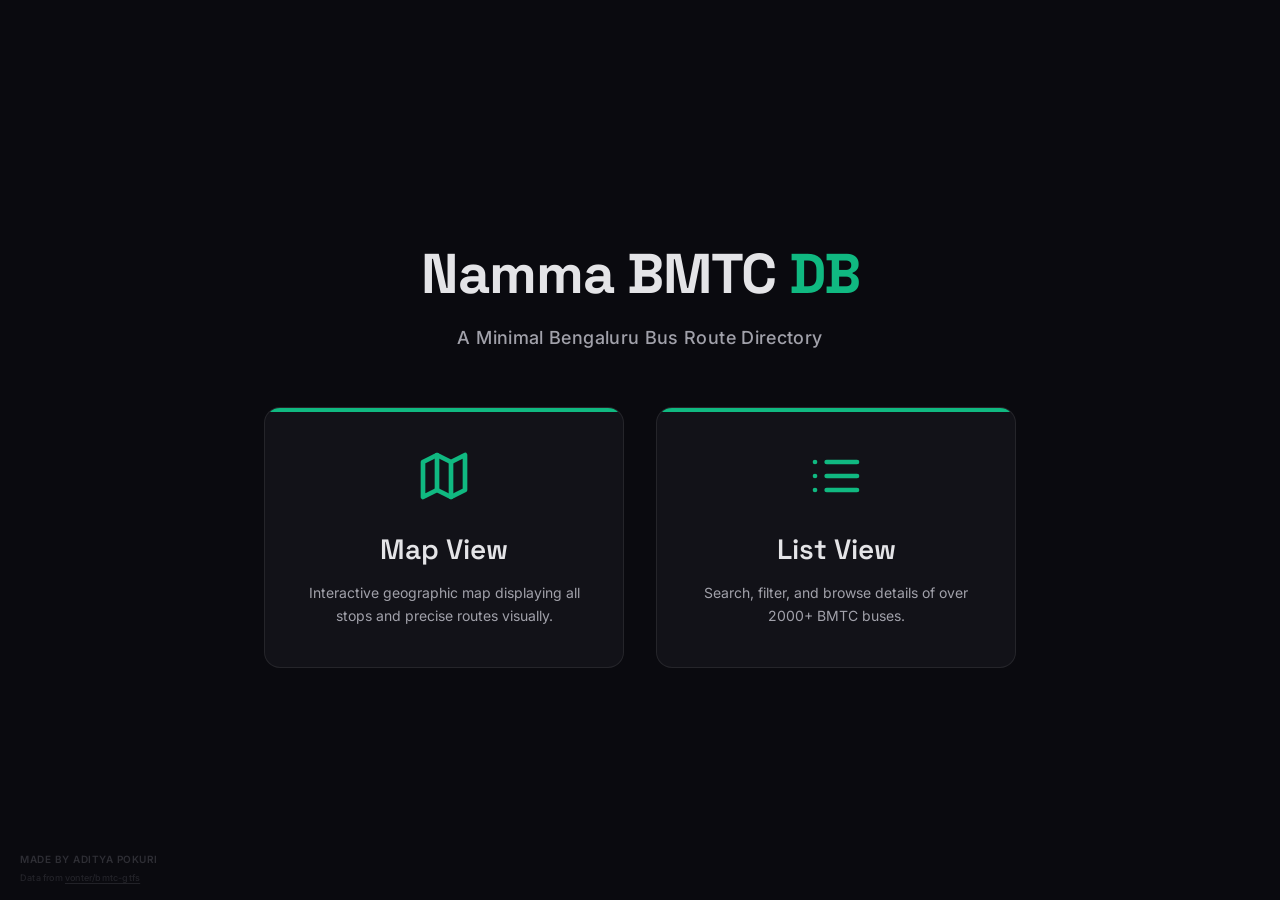
==== index.html @ 88826ba7 "map load bug fixed, mob" ====
<!DOCTYPE html>
<html lang="en">

<head>
  <meta charset="UTF-8">
  <title>Namma BMTC DB</title>
  <meta name="viewport" content="width=device-width, initial-scale=1.0, maximum-scale=1.0">
  <link rel="icon" type="image/svg+xml" href="favicon.svg" />
  <meta name="description"
    content="Browse 2000+ BMTC bus routes across Bangalore. Search by route number, filter by category, and view stop sequences." />

  <link rel="preconnect" href="https://fonts.googleapis.com" />
  <link rel="preconnect" href="https://fonts.gstatic.com" crossorigin />
  <link
    href="https://fonts.googleapis.com/css2?family=Inter:wght@400;500;600;700&family=Space+Grotesk:wght@500;600;700&display=swap"
    rel="stylesheet" />

  <link rel="stylesheet" href="styles.css" />
  <style>
    body {
      display: flex;
      align-items: center;
      justify-content: center;
      min-height: 100dvh;
      background: var(--bg-base);
    }

    .landing-container {
      text-align: center;
      padding: 40px 24px;
      max-width: 800px;
      width: 100%;
    }

    .hero-logo {
      font-family: var(--font-display);
      font-size: 56px;
      font-weight: 700;
      color: var(--text-main);
      letter-spacing: -1px;
      margin-bottom: 8px;
    }

    .hero-logo span {
      color: var(--accent-base);
    }

    .hero-sub {
      font-size: 18px;
      font-weight: 500;
      color: var(--text-muted);
      margin-bottom: 56px;
      letter-spacing: 0.02em;
    }

    .options-grid {
      display: grid;
      grid-template-columns: 1fr 1fr;
      gap: 32px;
    }

    .option-card {
      background: var(--bg-surface);
      border: 1px solid var(--border);
      border-radius: var(--radius-lg);
      padding: 40px 32px;
      text-decoration: none;
      color: var(--text-main);
      display: flex;
      flex-direction: column;
      align-items: center;
      transition: all var(--transition);
      position: relative;
      overflow: hidden;
    }

    .option-card::before {
      content: '';
      position: absolute;
      top: 0;
      left: 0;
      right: 0;
      height: 4px;
      background: var(--card-color, var(--text-dim));
      transition: height var(--transition);
    }

    .option-card:hover {
      transform: translateY(-4px);
      background: var(--bg-hover);
      border-color: rgba(255, 255, 255, 0.15);
      box-shadow: 0 16px 40px rgba(0, 0, 0, 0.4);
    }

    .option-card:hover::before {
      height: 6px;
      box-shadow: 0 0 16px var(--card-color, var(--text-dim));
    }

    .option-icon {
      width: 56px;
      height: 56px;
      margin-bottom: 24px;
      color: var(--card-color, var(--text-muted));
      transition: transform var(--transition);
    }

    .option-card:hover .option-icon {
      transform: scale(1.1);
    }

    .option-title {
      font-family: var(--font-display);
      font-size: 28px;
      font-weight: 600;
      margin-bottom: 12px;
    }

    .option-desc {
      font-size: 14px;
      color: var(--text-muted);
      line-height: 1.6;
    }

    @media (max-width: 600px) {
      .options-grid {
        grid-template-columns: 1fr;
        gap: 24px;
      }

      .hero-logo {
        font-size: 40px;
      }

      .hero-sub {
        margin-bottom: 40px;
        font-size: clamp(11px, 3.5vw, 16px);
        white-space: nowrap;
      }

      .option-card {
        padding: 32px 24px;
      }
    }

    @media (max-width: 768px) {
      #author-credit {
        bottom: 16px !important;
      }
    }
  </style>
</head>

<body>

  <div class="landing-container">
    <div class="hero-logo">Namma BMTC <span>DB</span></div>
    <div class="hero-sub">A Minimal Bengaluru Bus Route Directory</div>

    <div class="options-grid">
      <a href="map.html" class="option-card" style="--card-color: #10b981;">
        <svg class="option-icon" viewBox="0 0 24 24" fill="none" stroke="currentColor" stroke-width="2"
          stroke-linecap="round" stroke-linejoin="round">
          <polygon points="3 6 9 3 15 6 21 3 21 18 15 21 9 18 3 21"></polygon>
          <line x1="9" y1="3" x2="9" y2="18"></line>
          <line x1="15" y1="6" x2="15" y2="21"></line>
        </svg>
        <div class="option-title">Map View</div>
        <div class="option-desc">Interactive geographic map displaying all stops and precise routes visually.</div>
      </a>

      <a href="list.html" class="option-card" style="--card-color: #10b981;">
        <svg class="option-icon" viewBox="0 0 24 24" fill="none" stroke="currentColor" stroke-width="2"
          stroke-linecap="round" stroke-linejoin="round">
          <line x1="8" y1="6" x2="21" y2="6"></line>
          <line x1="8" y1="12" x2="21" y2="12"></line>
          <line x1="8" y1="18" x2="21" y2="18"></line>
          <line x1="3" y1="6" x2="3.01" y2="6"></line>
          <line x1="3" y1="12" x2="3.01" y2="12"></line>
          <line x1="3" y1="18" x2="3.01" y2="18"></line>
        </svg>
        <div class="option-title">List View</div>
        <div class="option-desc">Search, filter, and browse details of over 2000+ BMTC buses.</div>
      </a>
    </div>
  </div>

  <div id="author-credit" style="pointer-events: auto; text-align: left;">
    <div>Made by Aditya Pokuri</div>
    <div style="font-size: 9px; opacity: 0.7; margin-top: 4px; text-transform: none; font-weight: 500; letter-spacing: 0.2px;">
      Data from <a href="https://github.com/vonter/bmtc-gtfs" target="_blank" style="color: inherit; text-decoration: underline; text-underline-offset: 2px;">vonter/bmtc-gtfs</a>
    </div>
  </div>

</body>
---- styles.css ----
/* ══════════════════════════════════════════════
   NAMMA BMTC DB — Styles
   ══════════════════════════════════════════════ */

*, *::before, *::after { box-sizing: border-box; margin: 0; padding: 0; }

:root {
  --bg-base:      #0a0a0f;
  --bg-surface:   #121218;
  --bg-card:      rgba(255,255,255,0.03);
  --bg-hover:     rgba(255,255,255,0.06);
  --border:       rgba(255,255,255,0.08);
  --border-subtle: rgba(255,255,255,0.04);
  
  --text-main:    #e4e4e7;
  --text-muted:   #a1a1aa;
  --text-dim:     #52525b;
  
  --accent-base:  #10b981;
  --accent-glow:  rgba(16, 185, 129, 0.2);
  
  --radius-sm:    8px;
  --radius-md:    12px;
  --radius-lg:    16px;
  
  --font-sans:    'Inter', sans-serif;
  --font-display: 'Space Grotesk', sans-serif;
  
  --transition:   0.25s cubic-bezier(0.4, 0, 0.2, 1);
  --header-h:     72px;
  --cat-h:        60px;
}

html, body {
  background: var(--bg-base);
  color: var(--text-main);
  font-family: var(--font-sans);
  -webkit-font-smoothing: antialiased;
  -moz-osx-font-smoothing: grayscale;
  line-height: 1.5;
  height: 100dvh;
  overflow: hidden;
}

/* Custom Scrollbar */
::-webkit-scrollbar { width: 6px; height: 6px; }
::-webkit-scrollbar-track { background: transparent; }
::-webkit-scrollbar-thumb { background: rgba(255,255,255,0.1); border-radius: 6px; }
::-webkit-scrollbar-thumb:hover { background: rgba(255,255,255,0.2); }

#app {
  display: flex;
  flex-direction: column;
  height: 100dvh;
}

/* ── HEADER ─────────────────────────────────── */
#header {
  height: var(--header-h);
  background: rgba(10, 10, 15, 0.85);
  backdrop-filter: blur(20px);
  -webkit-backdrop-filter: blur(20px);
  border-bottom: 1px solid var(--border);
  position: relative;
  z-index: 40;
  display: flex;
  align-items: center;
}
.header-content {
  width: 100%;
  max-width: 1400px;
  margin: 0 auto;
  padding: 0 24px;
  display: flex;
  align-items: center;
  justify-content: space-between;
  gap: 32px;
}
#logo-block {
  display: flex;
  flex-direction: column;
  flex-shrink: 0;
}
#logo {
  font-family: var(--font-display);
  font-size: 22px;
  font-weight: 700;
  color: var(--text-main);
  letter-spacing: -0.5px;
  cursor: pointer;
  transition: opacity var(--transition);
}
#logo:hover { opacity: 0.8; }
#logo span {
  color: var(--accent-base);
}
#logo-sub {
  font-size: 11px;
  font-weight: 500;
  color: var(--text-muted);
  text-transform: uppercase;
  letter-spacing: 0.05em;
  margin-top: 2px;
}

#search-wrap {
  position: relative;
  width: 100%;
  max-width: 480px;
}
#search-icon {
  position: absolute;
  left: 14px;
  top: 50%;
  transform: translateY(-50%);
  width: 16px;
  height: 16px;
  color: var(--text-muted);
  pointer-events: none;
}
#search {
  width: 100%;
  background: var(--bg-surface);
  border: 1px solid var(--border);
  border-radius: var(--radius-md);
  padding: 12px 36px 12px 40px;
  color: var(--text-main);
  font-family: var(--font-sans);
  font-size: 14px;
  outline: none;
  transition: all var(--transition);
}
#search::placeholder {
  color: var(--text-dim);
}
#search:focus {
  border-color: var(--accent-base);
  background: rgba(16, 185, 129, 0.05);
  box-shadow: 0 0 0 3px var(--accent-glow);
}
#main-search-results {
  position: absolute;
  top: calc(100% + 4px);
  left: 0;
  width: 100%;
  background: var(--bg-surface);
  border-radius: var(--radius-md);
  border: 1px solid var(--border);
  max-height: 240px;
  overflow-y: auto;
  box-shadow: 0 4px 12px rgba(0,0,0,0.5);
  display: none;
  z-index: 1000;
}
#main-search-results.active {
  display: block;
}

#view-toggle {
  display: flex;
  background: var(--bg-surface);
  border: 1px solid var(--border);
  border-radius: var(--radius-sm);
  padding: 4px;
  flex-shrink: 0;
}
#view-toggle button {
  background: transparent;
  color: var(--text-muted);
  border: none;
  padding: 8px 16px;
  border-radius: 4px;
  cursor: pointer;
  font-family: var(--font-sans);
  font-size: 13px;
  font-weight: 500;
  transition: all var(--transition);
}
#view-toggle button.active {
  background: var(--bg-hover);
  color: var(--text-main);
  box-shadow: 0 1px 4px rgba(0,0,0,0.2);
}

/* ── CATEGORY NAVIGATION ────────────────────── */
#categories-nav {
  background: var(--bg-base);
  border-bottom: 1px solid var(--border);
  position: relative;
  z-index: 30;
}
.cat-track {
  display: flex;
  align-items: center;
  gap: 12px;
  overflow-x: auto;
  padding: 16px 24px;
  max-width: 1400px;
  margin: 0 auto;
}
.cat-track::-webkit-scrollbar { display: none; }
.cat-pill {
  display: flex;
  align-items: center;
  gap: 8px;
  padding: 8px 16px;
  background: var(--bg-card);
  border: 1px solid var(--border-subtle);
  border-radius: 99px;
  color: var(--text-muted);
  font-size: 13px;
  font-weight: 500;
  cursor: pointer;
  white-space: nowrap;
  transition: all var(--transition);
}
.cat-pill:hover {
  color: var(--text-main);
  background: var(--bg-hover);
}
.cat-pill.active {
  background: var(--accent-glow);
  color: var(--accent-base);
  border-color: var(--accent-base);
}
.cat-pill svg { width: 14px; height: 14px; opacity: 0.8; }
.cat-pill .count {
  background: rgba(255,255,255,0.1);
  padding: 2px 6px;
  border-radius: 99px;
  font-size: 11px;
}
.cat-pill.active .count {
  background: var(--accent-base);
  color: #000;
  font-weight: 600;
}

/* ── MAIN CONTENT ───────────────────────────── */
#main {
  flex: 1;
  overflow-y: auto;
  scroll-behavior: smooth;
  position: relative;
  display: flex;
  flex-direction: column;
}
.content-wrapper {
  max-width: 1400px;
  margin: 0 auto;
  padding: 24px;
  width: 100%;
}
#map-view {
  flex: 1;
  width: 100%;
  min-height: 400px;
  background: #0a0a0f;
  position: relative;
}

#map-controls {
  position: absolute;
  top: 16px;
  right: 16px;
  z-index: 1000;
  width: 280px;
}
#map-stop-search {
  width: 100%;
  padding: 10px 36px;
  border-radius: var(--radius-md);
  background: var(--bg-surface);
  border: 1px solid rgba(16, 185, 129, 0.2);
  color: var(--text-main);
  font-family: var(--font-sans);
  font-size: 13px;
  box-shadow: 0 0 16px rgba(16, 185, 129, 0.25), 0 4px 12px rgba(0,0,0,0.5);
  outline: none;
  transition: all var(--transition);
}
#map-stop-search:focus {
  border-color: var(--accent-base);
}
#map-stop-results {
  position: absolute;
  top: calc(100% + 4px);
  left: 0;
  width: 100%;
  background: var(--bg-surface);
  border-radius: var(--radius-md);
  border: 1px solid var(--border);
  max-height: 240px;
  overflow-y: auto;
  box-shadow: 0 4px 12px rgba(0,0,0,0.5);
  display: none;
}
#map-stop-results.active {
  display: block;
}
.map-stop-item {
  padding: 10px 14px;
  font-size: 13px;
  cursor: pointer;
  color: var(--text-muted);
  border-bottom: 1px solid var(--border-subtle);
  transition: all var(--transition);
}
.map-stop-item:last-child {
  border-bottom: none;
}
.map-stop-item:hover {
  background: var(--bg-hover);
  color: var(--text-main);
}
.btn-clear {
  position: absolute;
  right: 8px;
  top: 50%;
  transform: translateY(-50%);
  background: none;
  border: none;
  color: var(--text-muted);
  cursor: pointer;
  padding: 4px;
  display: flex;
  align-items: center;
  justify-content: center;
  border-radius: 50%;
  transition: all var(--transition);
  z-index: 10;
}
.btn-clear:hover {
  background: var(--bg-hover);
  color: var(--text-main);
}
.btn-clear svg {
  width: 16px;
  height: 16px;
}
.split-color-dot {
  background: transparent !important;
  border: none !important;
}

/* Ensure leaflet controls are darkish */
.leaflet-container {
  background: #0a0a0f !important;
  font-family: var(--font-sans) !important;
}
.leaflet-popup-content-wrapper, .leaflet-popup-tip {
  background: var(--bg-surface) !important;
  color: var(--text-main) !important;
}
#stats-bar {
  display: flex;
  justify-content: space-between;
  align-items: center;
  margin-bottom: 24px;
}
#route-count-display {
  font-family: var(--font-display);
  font-size: 18px;
  font-weight: 500;
  color: var(--text-muted);
}
#route-count-display span {
  color: var(--text-main);
  font-weight: 700;
}

#live-dot {
  display: flex;
  align-items: center;
  gap: 6px;
  font-size: 11px;
  font-weight: 600;
  letter-spacing: 0.1em;
  color: var(--text-muted);
}
.pulse {
  width: 6px;
  height: 6px;
  background: var(--accent-base);
  border-radius: 50%;
  animation: pulse 2s infinite;
}
@keyframes pulse {
  0% { box-shadow: 0 0 0 0 var(--accent-glow); }
  70% { box-shadow: 0 0 0 6px rgba(16, 185, 129, 0); }
  100% { box-shadow: 0 0 0 0 rgba(16, 185, 129, 0); }
}

/* ── ROUTE GRID ─────────────────────────────── */
#route-grid {
  display: grid;
  grid-template-columns: repeat(auto-fill, minmax(320px, 1fr));
  gap: 16px;
  padding-bottom: 40px;
}
.route-card {
  background: var(--bg-surface);
  border: 1px solid var(--border);
  border-radius: var(--radius-md);
  padding: 20px;
  cursor: pointer;
  position: relative;
  overflow: hidden;
  display: flex;
  flex-direction: column;
  transition: all var(--transition);
}
.route-card::before {
  content: '';
  position: absolute;
  left: 0; top: 0; bottom: 0;
  width: 4px;
  background: var(--card-color, var(--text-dim));
  transition: width var(--transition);
}
.route-card:hover {
  transform: translateY(-2px);
  background: var(--bg-hover);
  border-color: rgba(255,255,255,0.15);
  box-shadow: 0 8px 24px rgba(0,0,0,0.2);
}
.route-card:hover::before {
  width: 6px;
  box-shadow: 0 0 12px var(--card-color, var(--text-dim));
}
.card-header {
  display: flex;
  justify-content: space-between;
  align-items: flex-start;
  margin-bottom: 12px;
}
.route-number {
  font-family: var(--font-display);
  font-size: 24px;
  font-weight: 700;
  color: var(--text-main);
  line-height: 1;
  letter-spacing: -0.5px;
}
.route-badge {
  font-size: 11px;
  font-weight: 600;
  padding: 4px 8px;
  border-radius: 6px;
  background: rgba(255,255,255,0.05);
  color: var(--text-muted);
}
.route-name {
  font-size: 14px;
  font-weight: 500;
  color: var(--text-muted);
  line-height: 1.4;
  flex: 1;
}
.route-card:hover .route-name {
  color: var(--text-main);
}
.card-footer {
  margin-top: 16px;
  padding-top: 12px;
  border-top: 1px solid var(--border-subtle);
  display: flex;
  align-items: center;
  gap: 12px;
  font-size: 12px;
  color: var(--text-dim);
}
.card-footer svg { width: 14px; height: 14px; }
.card-footer div { display: flex; align-items: center; gap: 6px; }

/* ── DETAIL OVERLAY ─────────────────────────── */
#overlay-backdrop {
  position: fixed;
  inset: 0;
  background: rgba(0,0,0,0.6);
  backdrop-filter: blur(4px);
  z-index: 50;
  opacity: 0;
  pointer-events: none;
  transition: opacity var(--transition);
}
#overlay-backdrop.active {
  opacity: 1;
  pointer-events: auto;
}
#detail-panel {
  position: fixed;
  top: 0; right: 0; bottom: 0;
  width: 100%;
  max-width: 540px;
  background: var(--bg-surface);
  border-left: 1px solid var(--border);
  z-index: 60;
  transform: translateX(100%);
  transition: transform var(--transition);
  display: flex;
  flex-direction: column;
  box-shadow: -8px 0 32px rgba(0,0,0,0.5);
}
#detail-panel.active {
  transform: translateX(0);
}

.detail-header {
  padding: 24px 32px;
  border-bottom: 1px solid var(--border);
  position: relative;
}
.btn-close {
  position: absolute;
  top: 24px; right: 24px;
  width: 32px; height: 32px;
  border-radius: 50%;
  background: rgba(255,255,255,0.05);
  border: none;
  color: var(--text-muted);
  display: flex; align-items: center; justify-content: center;
  cursor: pointer;
  transition: all var(--transition);
}
.btn-close:hover { background: rgba(255,255,255,0.1); color: var(--text-main); }

.detail-num {
  font-family: var(--font-display);
  font-size: 42px;
  font-weight: 700;
  line-height: 1;
  margin-bottom: 8px;
  color: var(--text-main);
  letter-spacing: -1px;
}
.detail-title {
  font-size: 16px;
  color: var(--text-muted);
  font-weight: 500;
  line-height: 1.4;
  padding-right: 40px;
}

.detail-body {
  flex: 1;
  overflow-y: auto;
  padding: 24px 32px;
}

/* Variant Tabs */
.variant-tabs { display: flex; flex-wrap: wrap; gap: 8px; margin-bottom: 32px; }
.variant-tab {
  font-size: 12px;
  font-weight: 500;
  padding: 8px 16px;
  border-radius: var(--radius-sm);
  background: var(--bg-card);
  border: 1px solid var(--border-subtle);
  color: var(--text-muted);
  cursor: pointer;
  transition: all var(--transition);
}
.variant-tab:hover { background: var(--bg-hover); color: var(--text-main); }
.variant-tab.active { background: var(--accent-glow); border-color: var(--accent-base); color: var(--accent-base); }

/* Timeline */
.timeline {
  margin-left: 8px;
  border-left: 2px solid var(--border);
  padding: 8px 0;
}
.timeline-item {
  position: relative;
  padding: 12px 0 12px 24px;
}
.timeline-dot {
  position: absolute;
  left: -7px;
  top: 18px;
  width: 12px; height: 12px;
  border-radius: 50%;
  background: var(--bg-surface);
  border: 2px solid var(--text-dim);
}
.timeline-item.first .timeline-dot { border-color: var(--accent-base); background: var(--accent-base); box-shadow: 0 0 8px var(--accent-glow); }
.timeline-item.last .timeline-dot { border-color: #ef4444; background: #ef4444; box-shadow: 0 0 8px rgba(239, 68, 68, 0.2); }

.stop-name { font-size: 14px; font-weight: 500; color: var(--text-muted); }
.timeline-item.first .stop-name, .timeline-item.last .stop-name { color: var(--text-main); font-weight: 600; }
.stop-seq { font-size: 11px; color: var(--text-dim); margin-top: 4px; }

.detail-footer {
  padding: 20px 32px;
  border-top: 1px solid var(--border);
  background: var(--bg-base);
}
.btn-maps {
  width: 100%;
  display: flex; align-items: center; justify-content: center; gap: 8px;
  padding: 14px;
  background: rgba(255,255,255,0.03);
  color: var(--text-main);
  border: 1px solid var(--border-subtle);
  border-radius: var(--radius-md);
  font-family: var(--font-sans);
  font-size: 14px;
  font-weight: 500;
  cursor: pointer;
  transition: all var(--transition);
}
.btn-maps:hover { background: var(--bg-hover); border-color: var(--border); transform: translateY(-1px); }
.btn-maps svg { width: 18px; height: 18px; }

/* ── LOADING & ERROR ────────────────────────── */
#loading, #empty-state {
  display: flex;
  flex-direction: column;
  align-items: center;
  justify-content: center;
  height: 100%;
  width: 100%;
}
.spinner {
  width: 40px; height: 40px;
  border: 3px solid var(--border);
  border-top-color: var(--accent-base);
  border-radius: 50%;
  animation: spin 0.8s linear infinite;
  margin-bottom: 24px;
}
@keyframes spin { to { transform: rotate(360deg); } }
#loading h2 { font-family: var(--font-display); font-size: 24px; margin-bottom: 8px; }
#loading p { font-size: 12px; color: var(--text-muted); }

/* ── FOOTER ─────────────────────────────────── */
#author-credit {
  position: fixed;
  bottom: 16px;
  left: 20px;
  z-index: 900;
  font-family: var(--font-sans);
  font-weight: 600;
  font-size: 10px;
  color: #52525b; /* Dark zinc gray */
  opacity: 0.5;
  pointer-events: none;
  letter-spacing: 0.5px;
  text-transform: uppercase;
}

/* ── RESPONSIVE ─────────────────────────────── */
@media (max-width: 768px) {
  .header-content {
    display: grid;
    grid-template-columns: 1fr auto;
    grid-template-areas: 
      "logo logo"
      "search toggle";
    gap: 16px 12px;
    padding: 16px;
  }
  #header { height: auto; padding-bottom: 16px; }
  #logo-block { grid-area: logo; }
  #search-wrap { grid-area: search; max-width: 100%; margin: 0; }
  #view-toggle { grid-area: toggle; align-self: stretch; display: flex; }
  
  .toggle-btn {
    padding: 0 12px;
    font-size: 12px;
  }
  
  #route-grid { grid-template-columns: 1fr; }
  
  #detail-panel { max-width: 100%; }

  #author-credit {
    bottom: 84px;
    opacity: 0.4;
  }

  #map-controls {
    width: auto;
    left: 16px;
    right: 16px;
    top: auto;
    bottom: 24px;
    box-shadow: 0 0 20px rgba(16, 185, 129, 0.3), 0 -4px 16px rgba(0,0,0,0.5);
    border-radius: var(--radius-md);
  }
  #map-stop-results {
    top: auto;
    bottom: calc(100% + 4px);
    box-shadow: 0 -4px 12px rgba(0,0,0,0.5);
  }
}
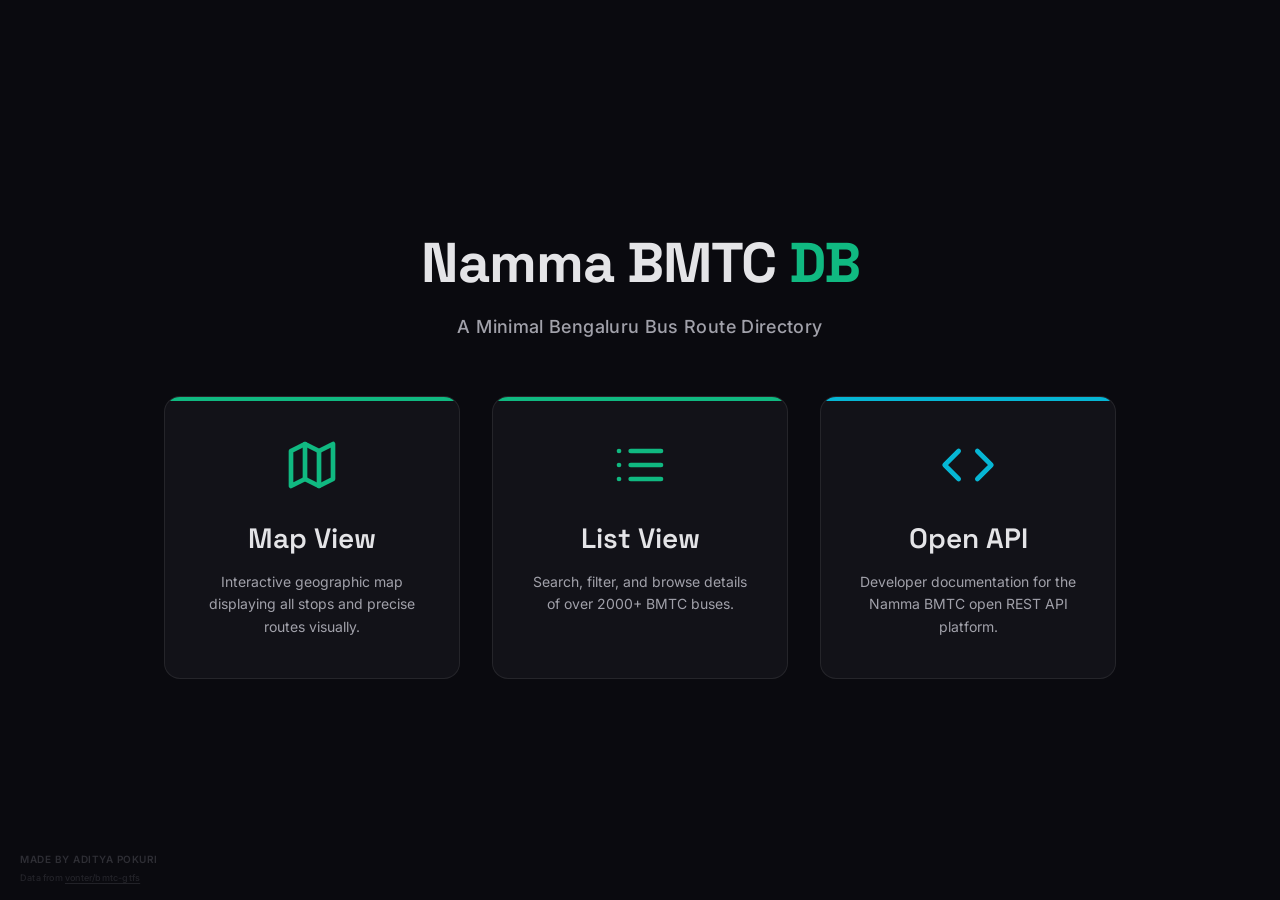
==== commit a5051e54: "api docs added" ====
--- a/index.html
+++ b/index.html
@@ -28,7 +28,7 @@
     .landing-container {
       text-align: center;
       padding: 40px 24px;
-      max-width: 800px;
+      max-width: 1000px;
       width: 100%;
     }
 
@@ -55,7 +55,7 @@
 
     .options-grid {
       display: grid;
-      grid-template-columns: 1fr 1fr;
+      grid-template-columns: repeat(auto-fit, minmax(260px, 1fr));
       gap: 32px;
     }
 
@@ -182,6 +182,16 @@
         <div class="option-title">List View</div>
         <div class="option-desc">Search, filter, and browse details of over 2000+ BMTC buses.</div>
       </a>
+
+      <a href="api.html" class="option-card" style="--card-color: #06b6d4;">
+        <svg class="option-icon" viewBox="0 0 24 24" fill="none" stroke="currentColor" stroke-width="2"
+          stroke-linecap="round" stroke-linejoin="round">
+          <polyline points="16 18 22 12 16 6"></polyline>
+          <polyline points="8 6 2 12 8 18"></polyline>
+        </svg>
+        <div class="option-title">Open API</div>
+        <div class="option-desc">Developer documentation for the Namma BMTC open REST API platform.</div>
+      </a>
     </div>
   </div>
 
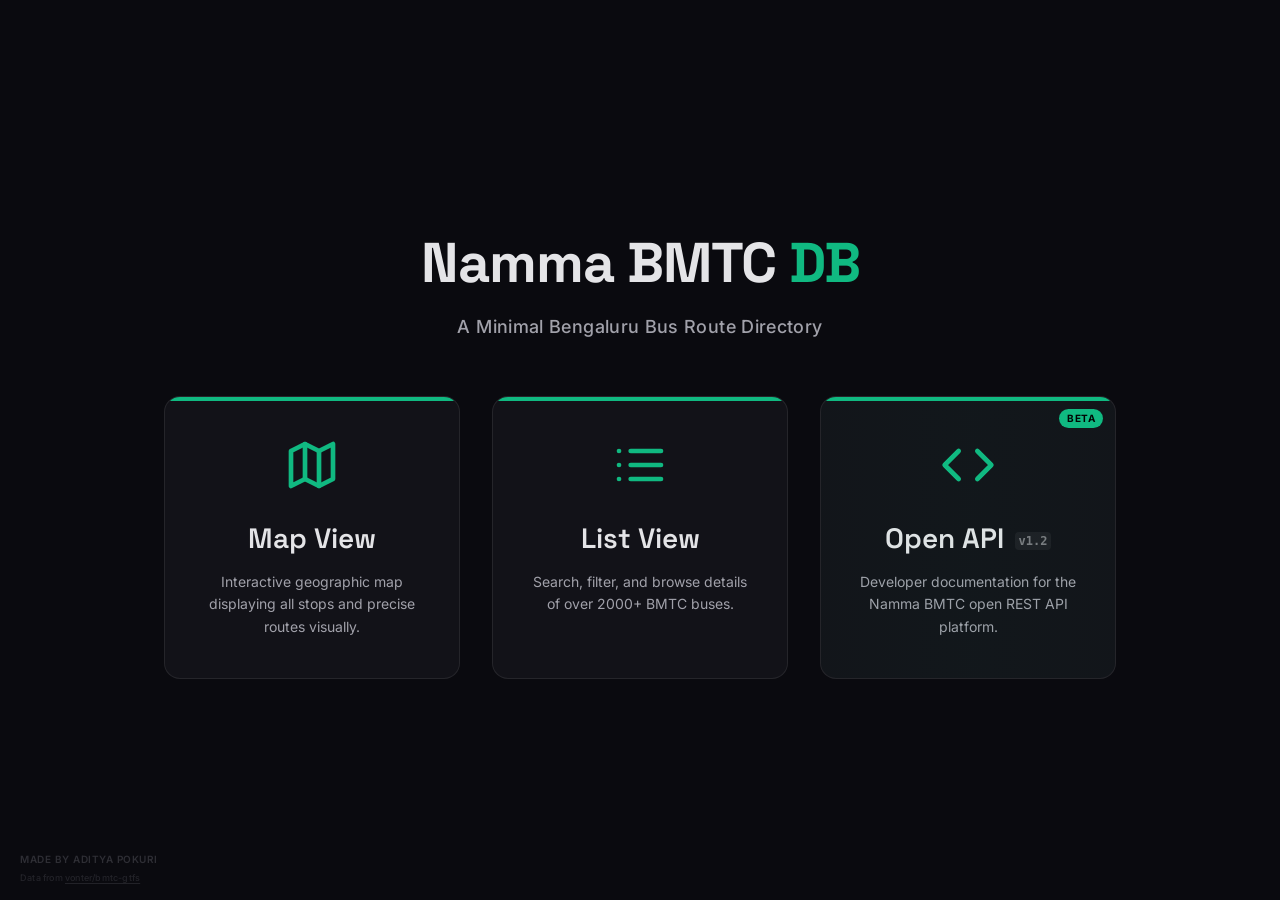
==== commit 5c278004: "api docs added" ====
--- a/index.html
+++ b/index.html
@@ -148,6 +148,59 @@
         bottom: 16px !important;
       }
     }
+
+    .api-docs-special {
+      position: relative;
+      overflow: hidden;
+    }
+
+    .api-badge {
+      position: absolute;
+      top: 12px;
+      right: 12px;
+      font-size: 10px;
+      font-weight: 700;
+      text-transform: uppercase;
+      padding: 2px 8px;
+      border-radius: 20px;
+      background: var(--accent-base);
+      color: #000;
+      letter-spacing: 0.05em;
+    }
+
+    .title-code {
+      font-family: monospace;
+      font-size: 12px;
+      opacity: 0.5;
+      background: rgba(255, 255, 255, 0.1);
+      padding: 2px 4px;
+      border-radius: 4px;
+      margin-left: 4px;
+      vertical-align: middle;
+    }
+
+    .api-docs-special::after {
+      content: '';
+      position: absolute;
+      top: -50%;
+      left: -50%;
+      width: 200%;
+      height: 200%;
+      background: linear-gradient(45deg, transparent, rgba(16, 185, 129, 0.03), transparent);
+      transform: rotate(45deg);
+      animation: scan 3s infinite linear;
+      pointer-events: none;
+    }
+
+    @keyframes scan {
+      0% {
+        transform: translate(-30%, -30%) rotate(45deg);
+      }
+
+      100% {
+        transform: translate(30%, 30%) rotate(45deg);
+      }
+    }
   </style>
 </head>
 
@@ -183,13 +236,14 @@
         <div class="option-desc">Search, filter, and browse details of over 2000+ BMTC buses.</div>
       </a>
 
-      <a href="api.html" class="option-card" style="--card-color: #06b6d4;">
+      <a href="api.html" class="option-card api-docs-special" style="--card-color: #10b981;">
+        <div class="api-badge">Beta</div>
         <svg class="option-icon" viewBox="0 0 24 24" fill="none" stroke="currentColor" stroke-width="2"
           stroke-linecap="round" stroke-linejoin="round">
           <polyline points="16 18 22 12 16 6"></polyline>
           <polyline points="8 6 2 12 8 18"></polyline>
         </svg>
-        <div class="option-title">Open API</div>
+        <div class="option-title">Open API <span class="title-code">v1.2</span></div>
         <div class="option-desc">Developer documentation for the Namma BMTC open REST API platform.</div>
       </a>
     </div>
@@ -197,8 +251,10 @@
 
   <div id="author-credit" style="pointer-events: auto; text-align: left;">
     <div>Made by Aditya Pokuri</div>
-    <div style="font-size: 9px; opacity: 0.7; margin-top: 4px; text-transform: none; font-weight: 500; letter-spacing: 0.2px;">
-      Data from <a href="https://github.com/vonter/bmtc-gtfs" target="_blank" style="color: inherit; text-decoration: underline; text-underline-offset: 2px;">vonter/bmtc-gtfs</a>
+    <div
+      style="font-size: 9px; opacity: 0.7; margin-top: 4px; text-transform: none; font-weight: 500; letter-spacing: 0.2px;">
+      Data from <a href="https://github.com/vonter/bmtc-gtfs" target="_blank"
+        style="color: inherit; text-decoration: underline; text-underline-offset: 2px;">vonter/bmtc-gtfs</a>
     </div>
   </div>
 
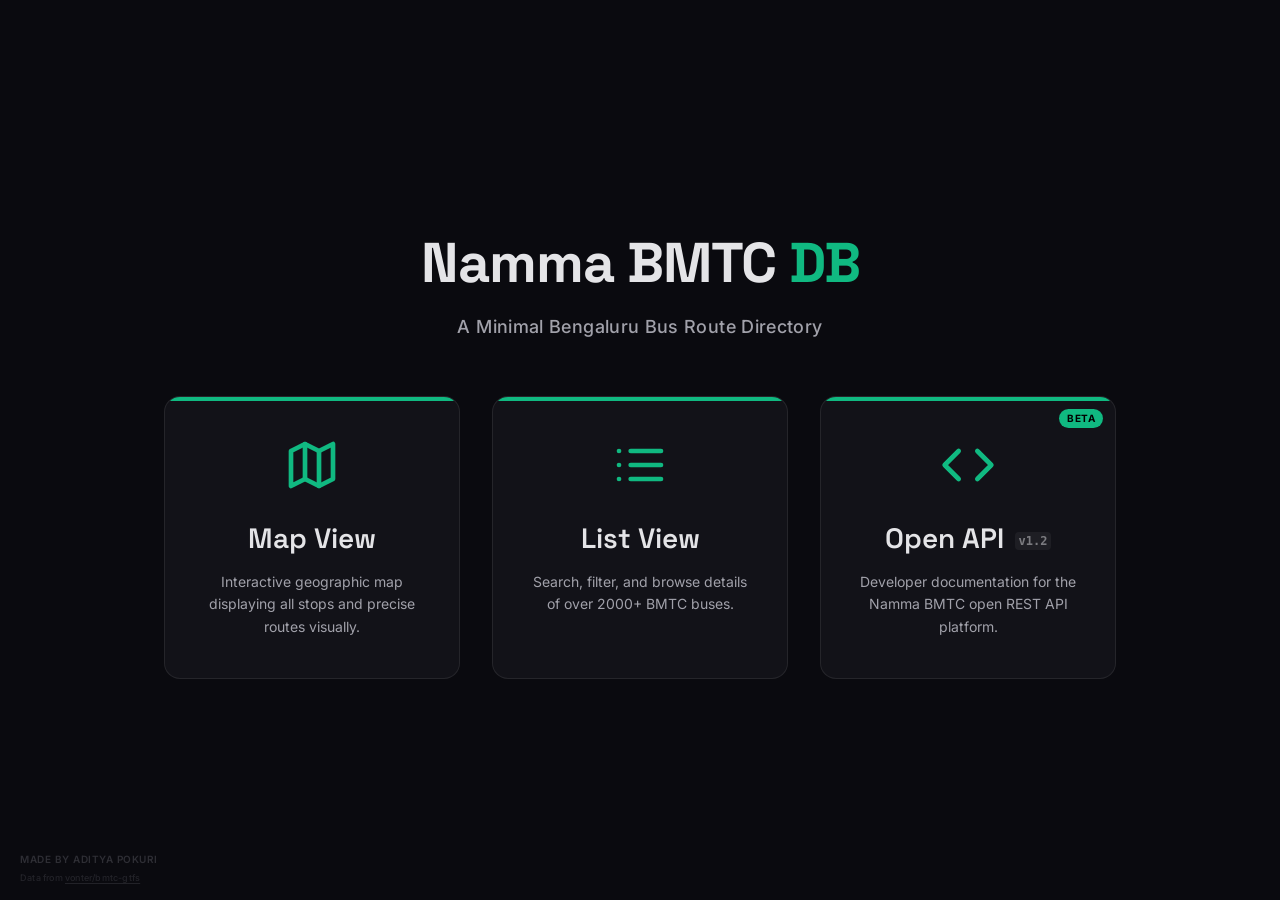
==== commit 9d7bb2bc: "animation update" ====
--- a/index.html
+++ b/index.html
@@ -151,7 +151,6 @@
 
     .api-docs-special {
       position: relative;
-      overflow: hidden;
     }
 
     .api-badge {
@@ -177,29 +176,6 @@
       border-radius: 4px;
       margin-left: 4px;
       vertical-align: middle;
-    }
-
-    .api-docs-special::after {
-      content: '';
-      position: absolute;
-      top: -50%;
-      left: -50%;
-      width: 200%;
-      height: 200%;
-      background: linear-gradient(45deg, transparent, rgba(16, 185, 129, 0.03), transparent);
-      transform: rotate(45deg);
-      animation: scan 3s infinite linear;
-      pointer-events: none;
-    }
-
-    @keyframes scan {
-      0% {
-        transform: translate(-30%, -30%) rotate(45deg);
-      }
-
-      100% {
-        transform: translate(30%, 30%) rotate(45deg);
-      }
     }
   </style>
 </head>
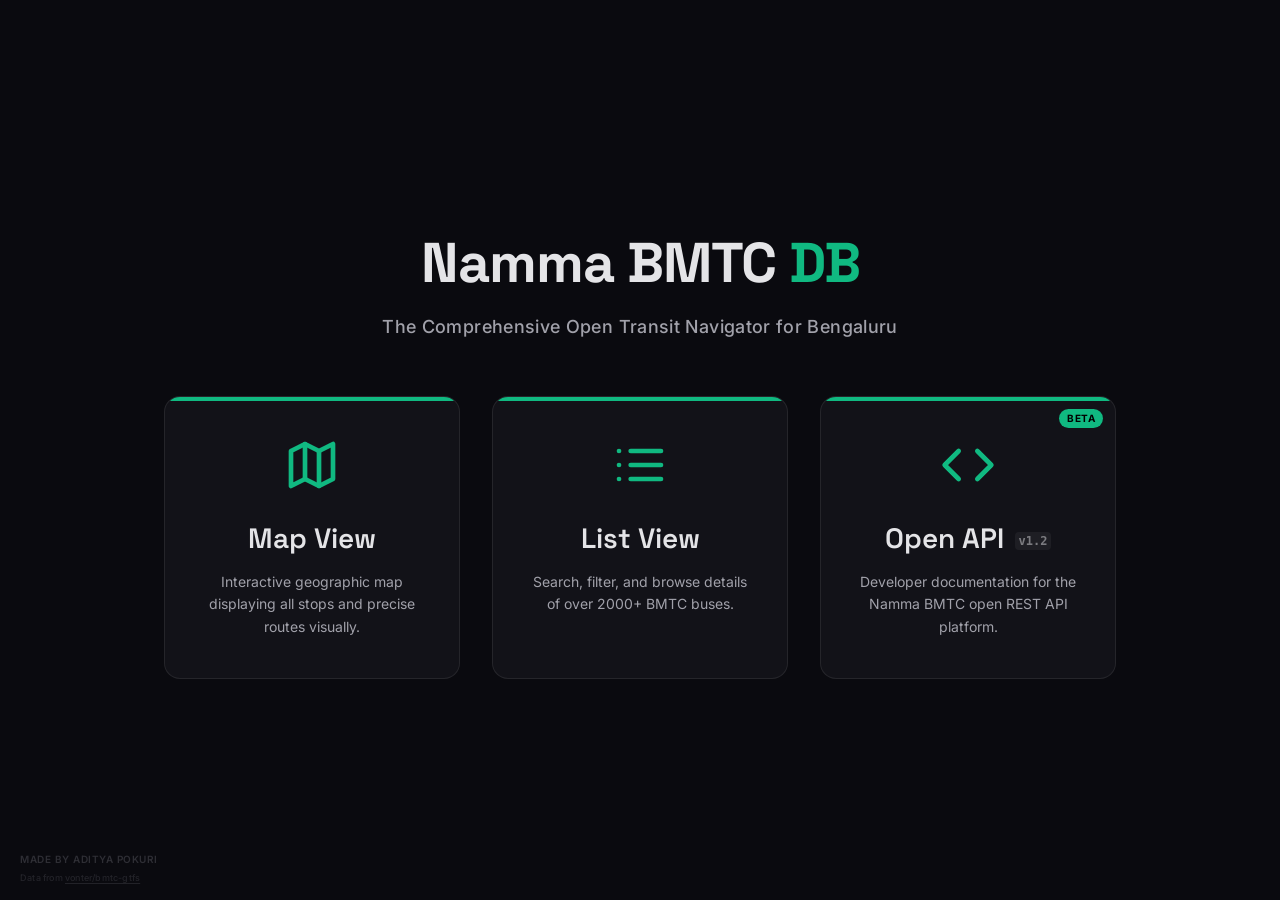
==== commit ddb60440: "caption udate" ====
--- a/index.html
+++ b/index.html
@@ -3,11 +3,11 @@
 
 <head>
   <meta charset="UTF-8">
-  <title>Namma BMTC DB</title>
+  <title>Namma BMTC DB - Bengaluru's Open Transit Navigator</title>
   <meta name="viewport" content="width=device-width, initial-scale=1.0, maximum-scale=1.0">
   <link rel="icon" type="image/svg+xml" href="favicon.svg" />
   <meta name="description"
-    content="Browse 2000+ BMTC bus routes across Bangalore. Search by route number, filter by category, and view stop sequences." />
+    content="Explore Bengaluru's bus network with the definitive open transit database. Search 2000+ routes, view interactive maps, and browse detailed stop sequences." />
 
   <link rel="preconnect" href="https://fonts.googleapis.com" />
   <link rel="preconnect" href="https://fonts.gstatic.com" crossorigin />
@@ -19,10 +19,10 @@
   <style>
     body {
       display: flex;
-      align-items: center;
-      justify-content: center;
+      flex-direction: column;
       min-height: 100dvh;
       background: var(--bg-base);
+      overflow-y: auto !important;
     }
 
     .landing-container {
@@ -30,6 +30,7 @@
       padding: 40px 24px;
       max-width: 1000px;
       width: 100%;
+      margin: auto;
     }
 
     .hero-logo {
@@ -184,7 +185,7 @@
 
   <div class="landing-container">
     <div class="hero-logo">Namma BMTC <span>DB</span></div>
-    <div class="hero-sub">A Minimal Bengaluru Bus Route Directory</div>
+    <div class="hero-sub">The Comprehensive Open Transit Navigator for Bengaluru</div>
 
     <div class="options-grid">
       <a href="map.html" class="option-card" style="--card-color: #10b981;">
--- a/styles.css
+++ b/styles.css
@@ -2,36 +2,43 @@
    NAMMA BMTC DB — Styles
    ══════════════════════════════════════════════ */
 
-*, *::before, *::after { box-sizing: border-box; margin: 0; padding: 0; }
+*,
+*::before,
+*::after {
+  box-sizing: border-box;
+  margin: 0;
+  padding: 0;
+}
 
 :root {
-  --bg-base:      #0a0a0f;
-  --bg-surface:   #121218;
-  --bg-card:      rgba(255,255,255,0.03);
-  --bg-hover:     rgba(255,255,255,0.06);
-  --border:       rgba(255,255,255,0.08);
-  --border-subtle: rgba(255,255,255,0.04);
-  
-  --text-main:    #e4e4e7;
-  --text-muted:   #a1a1aa;
-  --text-dim:     #52525b;
-  
-  --accent-base:  #10b981;
-  --accent-glow:  rgba(16, 185, 129, 0.2);
-  
-  --radius-sm:    8px;
-  --radius-md:    12px;
-  --radius-lg:    16px;
-  
-  --font-sans:    'Inter', sans-serif;
+  --bg-base: #0a0a0f;
+  --bg-surface: #121218;
+  --bg-card: rgba(255, 255, 255, 0.03);
+  --bg-hover: rgba(255, 255, 255, 0.06);
+  --border: rgba(255, 255, 255, 0.08);
+  --border-subtle: rgba(255, 255, 255, 0.04);
+
+  --text-main: #e4e4e7;
+  --text-muted: #a1a1aa;
+  --text-dim: #52525b;
+
+  --accent-base: #10b981;
+  --accent-glow: rgba(16, 185, 129, 0.2);
+
+  --radius-sm: 8px;
+  --radius-md: 12px;
+  --radius-lg: 16px;
+
+  --font-sans: 'Inter', sans-serif;
   --font-display: 'Space Grotesk', sans-serif;
-  
-  --transition:   0.25s cubic-bezier(0.4, 0, 0.2, 1);
-  --header-h:     72px;
-  --cat-h:        60px;
-}
-
-html, body {
+
+  --transition: 0.25s cubic-bezier(0.4, 0, 0.2, 1);
+  --header-h: 72px;
+  --cat-h: 60px;
+}
+
+html,
+body {
   background: var(--bg-base);
   color: var(--text-main);
   font-family: var(--font-sans);
@@ -43,10 +50,23 @@
 }
 
 /* Custom Scrollbar */
-::-webkit-scrollbar { width: 6px; height: 6px; }
-::-webkit-scrollbar-track { background: transparent; }
-::-webkit-scrollbar-thumb { background: rgba(255,255,255,0.1); border-radius: 6px; }
-::-webkit-scrollbar-thumb:hover { background: rgba(255,255,255,0.2); }
+::-webkit-scrollbar {
+  width: 6px;
+  height: 6px;
+}
+
+::-webkit-scrollbar-track {
+  background: transparent;
+}
+
+::-webkit-scrollbar-thumb {
+  background: rgba(255, 255, 255, 0.1);
+  border-radius: 6px;
+}
+
+::-webkit-scrollbar-thumb:hover {
+  background: rgba(255, 255, 255, 0.2);
+}
 
 #app {
   display: flex;
@@ -66,6 +86,7 @@
   display: flex;
   align-items: center;
 }
+
 .header-content {
   width: 100%;
   max-width: 1400px;
@@ -76,11 +97,13 @@
   justify-content: space-between;
   gap: 32px;
 }
+
 #logo-block {
   display: flex;
   flex-direction: column;
   flex-shrink: 0;
 }
+
 #logo {
   font-family: var(--font-display);
   font-size: 22px;
@@ -90,10 +113,15 @@
   cursor: pointer;
   transition: opacity var(--transition);
 }
-#logo:hover { opacity: 0.8; }
+
+#logo:hover {
+  opacity: 0.8;
+}
+
 #logo span {
   color: var(--accent-base);
 }
+
 #logo-sub {
   font-size: 11px;
   font-weight: 500;
@@ -108,6 +136,7 @@
   width: 100%;
   max-width: 480px;
 }
+
 #search-icon {
   position: absolute;
   left: 14px;
@@ -118,6 +147,7 @@
   color: var(--text-muted);
   pointer-events: none;
 }
+
 #search {
   width: 100%;
   background: var(--bg-surface);
@@ -130,14 +160,17 @@
   outline: none;
   transition: all var(--transition);
 }
+
 #search::placeholder {
   color: var(--text-dim);
 }
+
 #search:focus {
   border-color: var(--accent-base);
   background: rgba(16, 185, 129, 0.05);
   box-shadow: 0 0 0 3px var(--accent-glow);
 }
+
 #main-search-results {
   position: absolute;
   top: calc(100% + 4px);
@@ -148,10 +181,11 @@
   border: 1px solid var(--border);
   max-height: 240px;
   overflow-y: auto;
-  box-shadow: 0 4px 12px rgba(0,0,0,0.5);
+  box-shadow: 0 4px 12px rgba(0, 0, 0, 0.5);
   display: none;
   z-index: 1000;
 }
+
 #main-search-results.active {
   display: block;
 }
@@ -164,6 +198,7 @@
   padding: 4px;
   flex-shrink: 0;
 }
+
 #view-toggle button {
   background: transparent;
   color: var(--text-muted);
@@ -176,10 +211,12 @@
   font-weight: 500;
   transition: all var(--transition);
 }
+
 #view-toggle button.active {
   background: var(--bg-hover);
-  color: var(--text-main);
-  box-shadow: 0 1px 4px rgba(0,0,0,0.2);
+  color: var(--accent-base);
+  /* Now green! */
+  box-shadow: 0 1px 4px rgba(0, 0, 0, 0.2);
 }
 
 /* ── CATEGORY NAVIGATION ────────────────────── */
@@ -189,6 +226,7 @@
   position: relative;
   z-index: 30;
 }
+
 .cat-track {
   display: flex;
   align-items: center;
@@ -198,7 +236,11 @@
   max-width: 1400px;
   margin: 0 auto;
 }
-.cat-track::-webkit-scrollbar { display: none; }
+
+.cat-track::-webkit-scrollbar {
+  display: none;
+}
+
 .cat-pill {
   display: flex;
   align-items: center;
@@ -214,22 +256,31 @@
   white-space: nowrap;
   transition: all var(--transition);
 }
+
 .cat-pill:hover {
   color: var(--text-main);
   background: var(--bg-hover);
 }
+
 .cat-pill.active {
   background: var(--accent-glow);
   color: var(--accent-base);
   border-color: var(--accent-base);
 }
-.cat-pill svg { width: 14px; height: 14px; opacity: 0.8; }
+
+.cat-pill svg {
+  width: 14px;
+  height: 14px;
+  opacity: 0.8;
+}
+
 .cat-pill .count {
-  background: rgba(255,255,255,0.1);
+  background: rgba(255, 255, 255, 0.1);
   padding: 2px 6px;
   border-radius: 99px;
   font-size: 11px;
 }
+
 .cat-pill.active .count {
   background: var(--accent-base);
   color: #000;
@@ -245,12 +296,14 @@
   display: flex;
   flex-direction: column;
 }
+
 .content-wrapper {
   max-width: 1400px;
   margin: 0 auto;
   padding: 24px;
   width: 100%;
 }
+
 #map-view {
   flex: 1;
   width: 100%;
@@ -266,6 +319,7 @@
   z-index: 1000;
   width: 280px;
 }
+
 #map-stop-search {
   width: 100%;
   padding: 10px 36px;
@@ -275,13 +329,15 @@
   color: var(--text-main);
   font-family: var(--font-sans);
   font-size: 13px;
-  box-shadow: 0 0 16px rgba(16, 185, 129, 0.25), 0 4px 12px rgba(0,0,0,0.5);
+  box-shadow: 0 0 16px rgba(16, 185, 129, 0.25), 0 4px 12px rgba(0, 0, 0, 0.5);
   outline: none;
   transition: all var(--transition);
 }
+
 #map-stop-search:focus {
   border-color: var(--accent-base);
 }
+
 #map-stop-results {
   position: absolute;
   top: calc(100% + 4px);
@@ -292,12 +348,14 @@
   border: 1px solid var(--border);
   max-height: 240px;
   overflow-y: auto;
-  box-shadow: 0 4px 12px rgba(0,0,0,0.5);
+  box-shadow: 0 4px 12px rgba(0, 0, 0, 0.5);
   display: none;
 }
+
 #map-stop-results.active {
   display: block;
 }
+
 .map-stop-item {
   padding: 10px 14px;
   font-size: 13px;
@@ -306,13 +364,16 @@
   border-bottom: 1px solid var(--border-subtle);
   transition: all var(--transition);
 }
+
 .map-stop-item:last-child {
   border-bottom: none;
 }
+
 .map-stop-item:hover {
   background: var(--bg-hover);
   color: var(--text-main);
 }
+
 .btn-clear {
   position: absolute;
   right: 8px;
@@ -330,14 +391,17 @@
   transition: all var(--transition);
   z-index: 10;
 }
+
 .btn-clear:hover {
   background: var(--bg-hover);
   color: var(--text-main);
 }
+
 .btn-clear svg {
   width: 16px;
   height: 16px;
 }
+
 .split-color-dot {
   background: transparent !important;
   border: none !important;
@@ -348,22 +412,27 @@
   background: #0a0a0f !important;
   font-family: var(--font-sans) !important;
 }
-.leaflet-popup-content-wrapper, .leaflet-popup-tip {
+
+.leaflet-popup-content-wrapper,
+.leaflet-popup-tip {
   background: var(--bg-surface) !important;
   color: var(--text-main) !important;
 }
+
 #stats-bar {
   display: flex;
   justify-content: space-between;
   align-items: center;
   margin-bottom: 24px;
 }
+
 #route-count-display {
   font-family: var(--font-display);
   font-size: 18px;
   font-weight: 500;
   color: var(--text-muted);
 }
+
 #route-count-display span {
   color: var(--text-main);
   font-weight: 700;
@@ -378,6 +447,7 @@
   letter-spacing: 0.1em;
   color: var(--text-muted);
 }
+
 .pulse {
   width: 6px;
   height: 6px;
@@ -385,10 +455,19 @@
   border-radius: 50%;
   animation: pulse 2s infinite;
 }
+
 @keyframes pulse {
-  0% { box-shadow: 0 0 0 0 var(--accent-glow); }
-  70% { box-shadow: 0 0 0 6px rgba(16, 185, 129, 0); }
-  100% { box-shadow: 0 0 0 0 rgba(16, 185, 129, 0); }
+  0% {
+    box-shadow: 0 0 0 0 var(--accent-glow);
+  }
+
+  70% {
+    box-shadow: 0 0 0 6px rgba(16, 185, 129, 0);
+  }
+
+  100% {
+    box-shadow: 0 0 0 0 rgba(16, 185, 129, 0);
+  }
 }
 
 /* ── ROUTE GRID ─────────────────────────────── */
@@ -398,6 +477,7 @@
   gap: 16px;
   padding-bottom: 40px;
 }
+
 .route-card {
   background: var(--bg-surface);
   border: 1px solid var(--border);
@@ -410,30 +490,37 @@
   flex-direction: column;
   transition: all var(--transition);
 }
+
 .route-card::before {
   content: '';
   position: absolute;
-  left: 0; top: 0; bottom: 0;
+  left: 0;
+  top: 0;
+  bottom: 0;
   width: 4px;
   background: var(--card-color, var(--text-dim));
   transition: width var(--transition);
 }
+
 .route-card:hover {
   transform: translateY(-2px);
   background: var(--bg-hover);
-  border-color: rgba(255,255,255,0.15);
-  box-shadow: 0 8px 24px rgba(0,0,0,0.2);
-}
+  border-color: rgba(255, 255, 255, 0.15);
+  box-shadow: 0 8px 24px rgba(0, 0, 0, 0.2);
+}
+
 .route-card:hover::before {
   width: 6px;
   box-shadow: 0 0 12px var(--card-color, var(--text-dim));
 }
+
 .card-header {
   display: flex;
   justify-content: space-between;
   align-items: flex-start;
   margin-bottom: 12px;
 }
+
 .route-number {
   font-family: var(--font-display);
   font-size: 24px;
@@ -442,14 +529,16 @@
   line-height: 1;
   letter-spacing: -0.5px;
 }
+
 .route-badge {
   font-size: 11px;
   font-weight: 600;
   padding: 4px 8px;
   border-radius: 6px;
-  background: rgba(255,255,255,0.05);
-  color: var(--text-muted);
-}
+  background: rgba(255, 255, 255, 0.05);
+  color: var(--text-muted);
+}
+
 .route-name {
   font-size: 14px;
   font-weight: 500;
@@ -457,9 +546,11 @@
   line-height: 1.4;
   flex: 1;
 }
+
 .route-card:hover .route-name {
   color: var(--text-main);
 }
+
 .card-footer {
   margin-top: 16px;
   padding-top: 12px;
@@ -470,27 +561,40 @@
   font-size: 12px;
   color: var(--text-dim);
 }
-.card-footer svg { width: 14px; height: 14px; }
-.card-footer div { display: flex; align-items: center; gap: 6px; }
+
+.card-footer svg {
+  width: 14px;
+  height: 14px;
+}
+
+.card-footer div {
+  display: flex;
+  align-items: center;
+  gap: 6px;
+}
 
 /* ── DETAIL OVERLAY ─────────────────────────── */
 #overlay-backdrop {
   position: fixed;
   inset: 0;
-  background: rgba(0,0,0,0.6);
+  background: rgba(0, 0, 0, 0.6);
   backdrop-filter: blur(4px);
   z-index: 50;
   opacity: 0;
   pointer-events: none;
   transition: opacity var(--transition);
 }
+
 #overlay-backdrop.active {
   opacity: 1;
   pointer-events: auto;
 }
+
 #detail-panel {
   position: fixed;
-  top: 0; right: 0; bottom: 0;
+  top: 0;
+  right: 0;
+  bottom: 0;
   width: 100%;
   max-width: 540px;
   background: var(--bg-surface);
@@ -500,8 +604,9 @@
   transition: transform var(--transition);
   display: flex;
   flex-direction: column;
-  box-shadow: -8px 0 32px rgba(0,0,0,0.5);
-}
+  box-shadow: -8px 0 32px rgba(0, 0, 0, 0.5);
+}
+
 #detail-panel.active {
   transform: translateX(0);
 }
@@ -511,19 +616,28 @@
   border-bottom: 1px solid var(--border);
   position: relative;
 }
+
 .btn-close {
   position: absolute;
-  top: 24px; right: 24px;
-  width: 32px; height: 32px;
+  top: 24px;
+  right: 24px;
+  width: 32px;
+  height: 32px;
   border-radius: 50%;
-  background: rgba(255,255,255,0.05);
+  background: rgba(255, 255, 255, 0.05);
   border: none;
   color: var(--text-muted);
-  display: flex; align-items: center; justify-content: center;
+  display: flex;
+  align-items: center;
+  justify-content: center;
   cursor: pointer;
   transition: all var(--transition);
 }
-.btn-close:hover { background: rgba(255,255,255,0.1); color: var(--text-main); }
+
+.btn-close:hover {
+  background: rgba(255, 255, 255, 0.1);
+  color: var(--text-main);
+}
 
 .detail-num {
   font-family: var(--font-display);
@@ -534,6 +648,7 @@
   color: var(--text-main);
   letter-spacing: -1px;
 }
+
 .detail-title {
   font-size: 16px;
   color: var(--text-muted);
@@ -549,7 +664,13 @@
 }
 
 /* Variant Tabs */
-.variant-tabs { display: flex; flex-wrap: wrap; gap: 8px; margin-bottom: 32px; }
+.variant-tabs {
+  display: flex;
+  flex-wrap: wrap;
+  gap: 8px;
+  margin-bottom: 32px;
+}
+
 .variant-tab {
   font-size: 12px;
   font-weight: 500;
@@ -561,8 +682,17 @@
   cursor: pointer;
   transition: all var(--transition);
 }
-.variant-tab:hover { background: var(--bg-hover); color: var(--text-main); }
-.variant-tab.active { background: var(--accent-glow); border-color: var(--accent-base); color: var(--accent-base); }
+
+.variant-tab:hover {
+  background: var(--bg-hover);
+  color: var(--text-main);
+}
+
+.variant-tab.active {
+  background: var(--accent-glow);
+  border-color: var(--accent-base);
+  color: var(--accent-base);
+}
 
 /* Timeline */
 .timeline {
@@ -570,36 +700,67 @@
   border-left: 2px solid var(--border);
   padding: 8px 0;
 }
+
 .timeline-item {
   position: relative;
   padding: 12px 0 12px 24px;
 }
+
 .timeline-dot {
   position: absolute;
   left: -7px;
   top: 18px;
-  width: 12px; height: 12px;
+  width: 12px;
+  height: 12px;
   border-radius: 50%;
   background: var(--bg-surface);
   border: 2px solid var(--text-dim);
 }
-.timeline-item.first .timeline-dot { border-color: var(--accent-base); background: var(--accent-base); box-shadow: 0 0 8px var(--accent-glow); }
-.timeline-item.last .timeline-dot { border-color: #ef4444; background: #ef4444; box-shadow: 0 0 8px rgba(239, 68, 68, 0.2); }
-
-.stop-name { font-size: 14px; font-weight: 500; color: var(--text-muted); }
-.timeline-item.first .stop-name, .timeline-item.last .stop-name { color: var(--text-main); font-weight: 600; }
-.stop-seq { font-size: 11px; color: var(--text-dim); margin-top: 4px; }
+
+.timeline-item.first .timeline-dot {
+  border-color: var(--accent-base);
+  background: var(--accent-base);
+  box-shadow: 0 0 8px var(--accent-glow);
+}
+
+.timeline-item.last .timeline-dot {
+  border-color: #ef4444;
+  background: #ef4444;
+  box-shadow: 0 0 8px rgba(239, 68, 68, 0.2);
+}
+
+.stop-name {
+  font-size: 14px;
+  font-weight: 500;
+  color: var(--text-muted);
+}
+
+.timeline-item.first .stop-name,
+.timeline-item.last .stop-name {
+  color: var(--text-main);
+  font-weight: 600;
+}
+
+.stop-seq {
+  font-size: 11px;
+  color: var(--text-dim);
+  margin-top: 4px;
+}
 
 .detail-footer {
   padding: 20px 32px;
   border-top: 1px solid var(--border);
   background: var(--bg-base);
 }
+
 .btn-maps {
   width: 100%;
-  display: flex; align-items: center; justify-content: center; gap: 8px;
+  display: flex;
+  align-items: center;
+  justify-content: center;
+  gap: 8px;
   padding: 14px;
-  background: rgba(255,255,255,0.03);
+  background: rgba(255, 255, 255, 0.03);
   color: var(--text-main);
   border: 1px solid var(--border-subtle);
   border-radius: var(--radius-md);
@@ -609,11 +770,21 @@
   cursor: pointer;
   transition: all var(--transition);
 }
-.btn-maps:hover { background: var(--bg-hover); border-color: var(--border); transform: translateY(-1px); }
-.btn-maps svg { width: 18px; height: 18px; }
+
+.btn-maps:hover {
+  background: var(--bg-hover);
+  border-color: var(--border);
+  transform: translateY(-1px);
+}
+
+.btn-maps svg {
+  width: 18px;
+  height: 18px;
+}
 
 /* ── LOADING & ERROR ────────────────────────── */
-#loading, #empty-state {
+#loading,
+#empty-state {
   display: flex;
   flex-direction: column;
   align-items: center;
@@ -621,17 +792,33 @@
   height: 100%;
   width: 100%;
 }
+
 .spinner {
-  width: 40px; height: 40px;
+  width: 40px;
+  height: 40px;
   border: 3px solid var(--border);
   border-top-color: var(--accent-base);
   border-radius: 50%;
   animation: spin 0.8s linear infinite;
   margin-bottom: 24px;
 }
-@keyframes spin { to { transform: rotate(360deg); } }
-#loading h2 { font-family: var(--font-display); font-size: 24px; margin-bottom: 8px; }
-#loading p { font-size: 12px; color: var(--text-muted); }
+
+@keyframes spin {
+  to {
+    transform: rotate(360deg);
+  }
+}
+
+#loading h2 {
+  font-family: var(--font-display);
+  font-size: 24px;
+  margin-bottom: 8px;
+}
+
+#loading p {
+  font-size: 12px;
+  color: var(--text-muted);
+}
 
 /* ── FOOTER ─────────────────────────────────── */
 #author-credit {
@@ -642,7 +829,8 @@
   font-family: var(--font-sans);
   font-weight: 600;
   font-size: 10px;
-  color: #52525b; /* Dark zinc gray */
+  color: #52525b;
+  /* Dark zinc gray */
   opacity: 0.5;
   pointer-events: none;
   letter-spacing: 0.5px;
@@ -654,25 +842,46 @@
   .header-content {
     display: grid;
     grid-template-columns: 1fr auto;
-    grid-template-areas: 
+    grid-template-areas:
       "logo logo"
       "search toggle";
     gap: 16px 12px;
     padding: 16px;
   }
-  #header { height: auto; padding-bottom: 16px; }
-  #logo-block { grid-area: logo; }
-  #search-wrap { grid-area: search; max-width: 100%; margin: 0; }
-  #view-toggle { grid-area: toggle; align-self: stretch; display: flex; }
-  
+
+  #header {
+    height: auto;
+    padding-bottom: 16px;
+  }
+
+  #logo-block {
+    grid-area: logo;
+  }
+
+  #search-wrap {
+    grid-area: search;
+    max-width: 100%;
+    margin: 0;
+  }
+
+  #view-toggle {
+    grid-area: toggle;
+    align-self: stretch;
+    display: flex;
+  }
+
   .toggle-btn {
     padding: 0 12px;
     font-size: 12px;
   }
-  
-  #route-grid { grid-template-columns: 1fr; }
-  
-  #detail-panel { max-width: 100%; }
+
+  #route-grid {
+    grid-template-columns: 1fr;
+  }
+
+  #detail-panel {
+    max-width: 100%;
+  }
 
   #author-credit {
     bottom: 84px;
@@ -685,12 +894,13 @@
     right: 16px;
     top: auto;
     bottom: 24px;
-    box-shadow: 0 0 20px rgba(16, 185, 129, 0.3), 0 -4px 16px rgba(0,0,0,0.5);
+    box-shadow: 0 0 20px rgba(16, 185, 129, 0.3), 0 -4px 16px rgba(0, 0, 0, 0.5);
     border-radius: var(--radius-md);
   }
+
   #map-stop-results {
     top: auto;
     bottom: calc(100% + 4px);
-    box-shadow: 0 -4px 12px rgba(0,0,0,0.5);
-  }
-}
+    box-shadow: 0 -4px 12px rgba(0, 0, 0, 0.5);
+  }
+}
